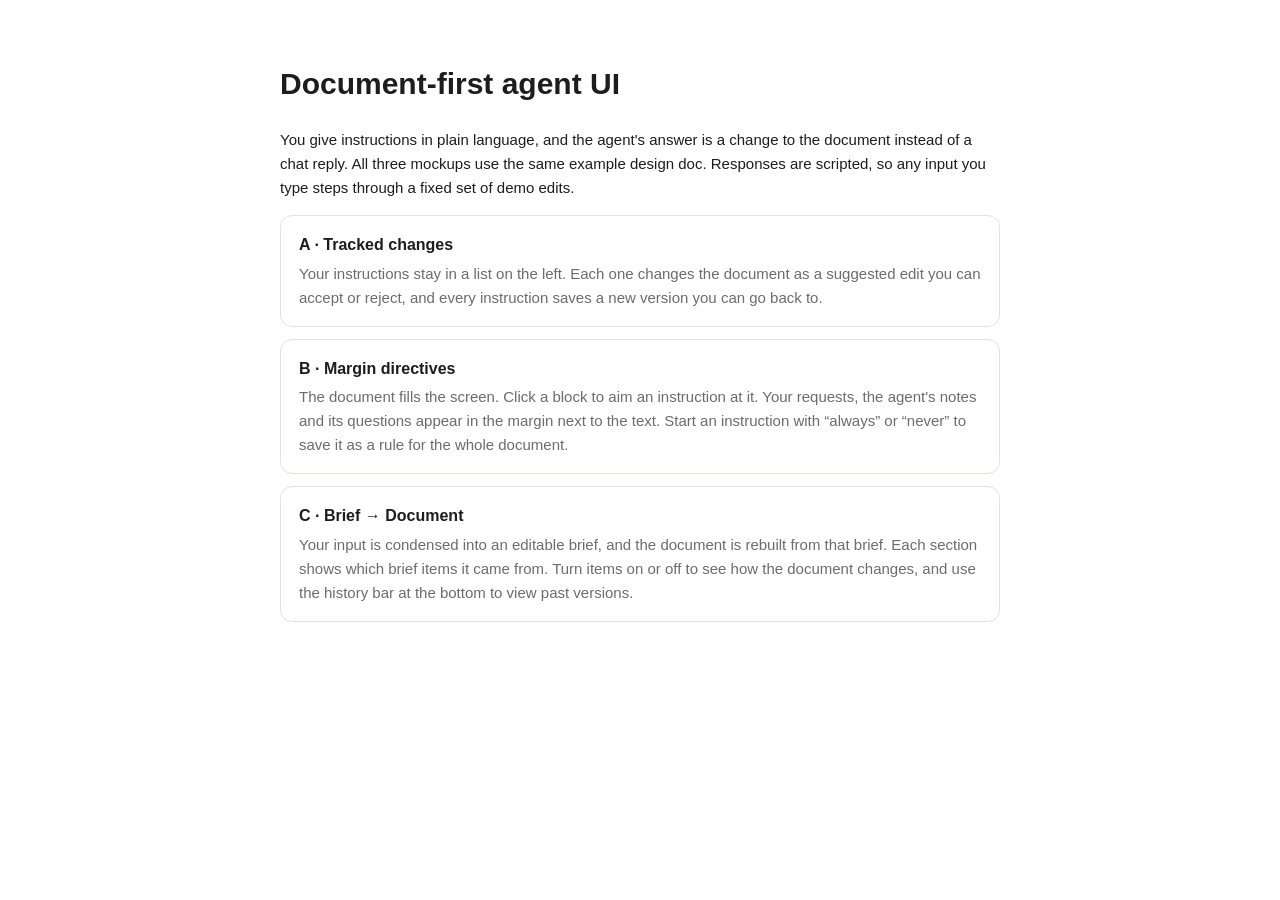
==== docs/mocks/index.html @ 49d4715d "Margins: a native Mac app for refining documents with an agent via tracked changes - SwiftUI app wit" ====
<!doctype html>
<html lang="en"><head><meta charset="utf-8"><title>Document-first agent UI · mocks</title>
<style>body{font:15px/1.6 -apple-system,BlinkMacSystemFont,sans-serif;max-width:720px;margin:60px auto;padding:0 24px;color:#1d1d1f}
a.card{display:block;border:1px solid #e4e2dc;border-radius:12px;padding:16px 18px;margin:12px 0;color:inherit;text-decoration:none}a.card:hover{border-color:#4f46e5}
a.card b{font-size:16px}p.s{color:#6b6b70;margin:4px 0 0}</style></head>
<body>
<h1>Document-first agent UI</h1>
<p>You give instructions in plain language, and the agent's answer is a change to the document instead of a chat reply. All three mockups use the same example design doc. Responses are scripted, so any input you type steps through a fixed set of demo edits.</p>
<a class="card" href="mock-a-tracked-changes.html"><b>A · Tracked changes</b><p class="s">Your instructions stay in a list on the left. Each one changes the document as a suggested edit you can accept or reject, and every instruction saves a new version you can go back to.</p></a>
<a class="card" href="mock-b-margin-directives.html"><b>B · Margin directives</b><p class="s">The document fills the screen. Click a block to aim an instruction at it. Your requests, the agent's notes and its questions appear in the margin next to the text. Start an instruction with “always” or “never” to save it as a rule for the whole document.</p></a>
<a class="card" href="mock-c-brief-to-document.html"><b>C · Brief → Document</b><p class="s">Your input is condensed into an editable brief, and the document is rebuilt from that brief. Each section shows which brief items it came from. Turn items on or off to see how the document changes, and use the history bar at the bottom to view past versions.</p></a>
</body></html>
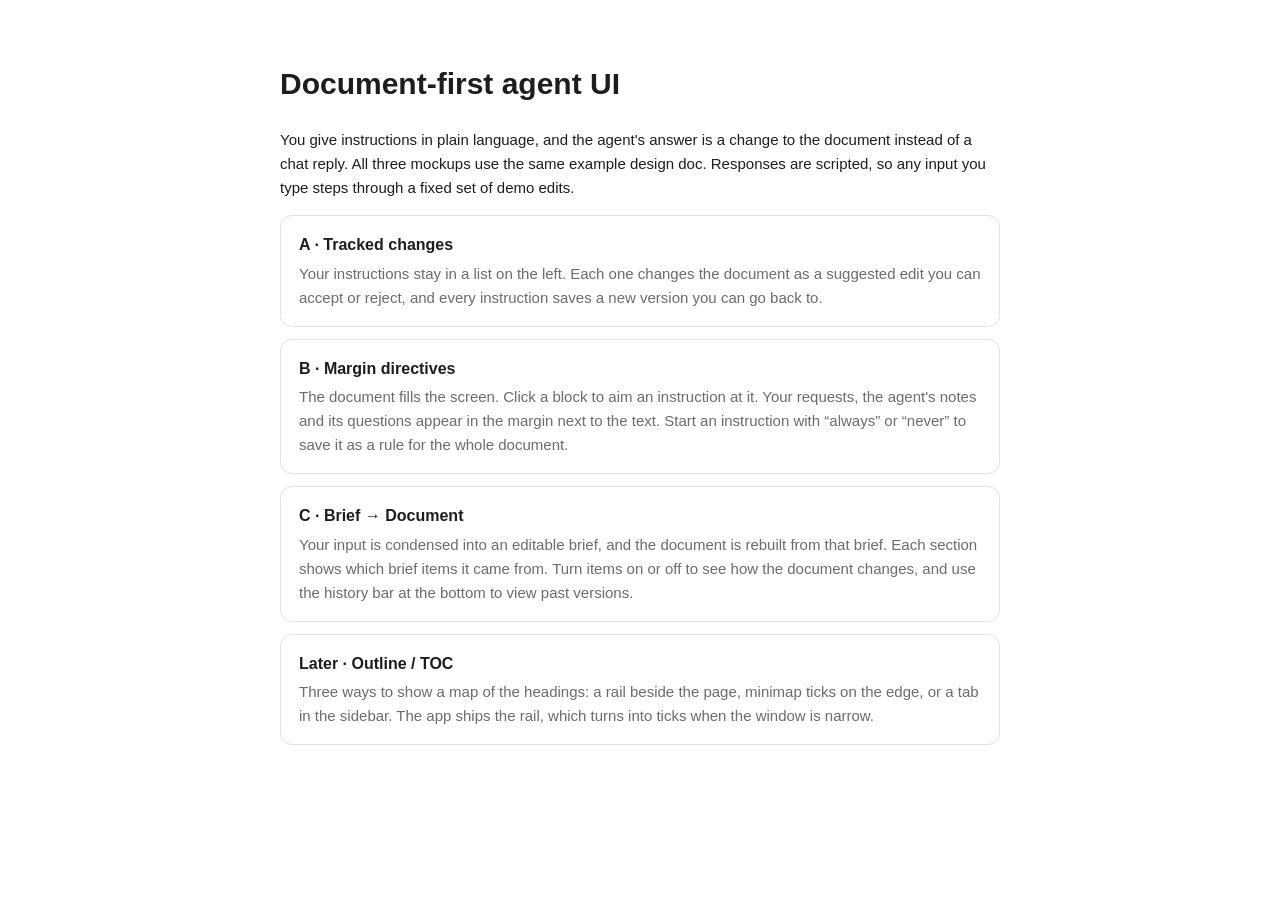
==== commit cd1b7e2a: "Outline: heading rail beside the page, minimap ticks when narrow; pending-change dots; ⌃⌘O" ====
--- a/docs/mocks/index.html
+++ b/docs/mocks/index.html
@@ -9,4 +9,5 @@
 <a class="card" href="mock-a-tracked-changes.html"><b>A · Tracked changes</b><p class="s">Your instructions stay in a list on the left. Each one changes the document as a suggested edit you can accept or reject, and every instruction saves a new version you can go back to.</p></a>
 <a class="card" href="mock-b-margin-directives.html"><b>B · Margin directives</b><p class="s">The document fills the screen. Click a block to aim an instruction at it. Your requests, the agent's notes and its questions appear in the margin next to the text. Start an instruction with “always” or “never” to save it as a rule for the whole document.</p></a>
 <a class="card" href="mock-c-brief-to-document.html"><b>C · Brief → Document</b><p class="s">Your input is condensed into an editable brief, and the document is rebuilt from that brief. Each section shows which brief items it came from. Turn items on or off to see how the document changes, and use the history bar at the bottom to view past versions.</p></a>
+<a class="card" href="outline.html"><b>Later · Outline / TOC</b><p class="s">Three ways to show a map of the headings: a rail beside the page, minimap ticks on the edge, or a tab in the sidebar. The app ships the rail, which turns into ticks when the window is narrow.</p></a>
 </body></html>
